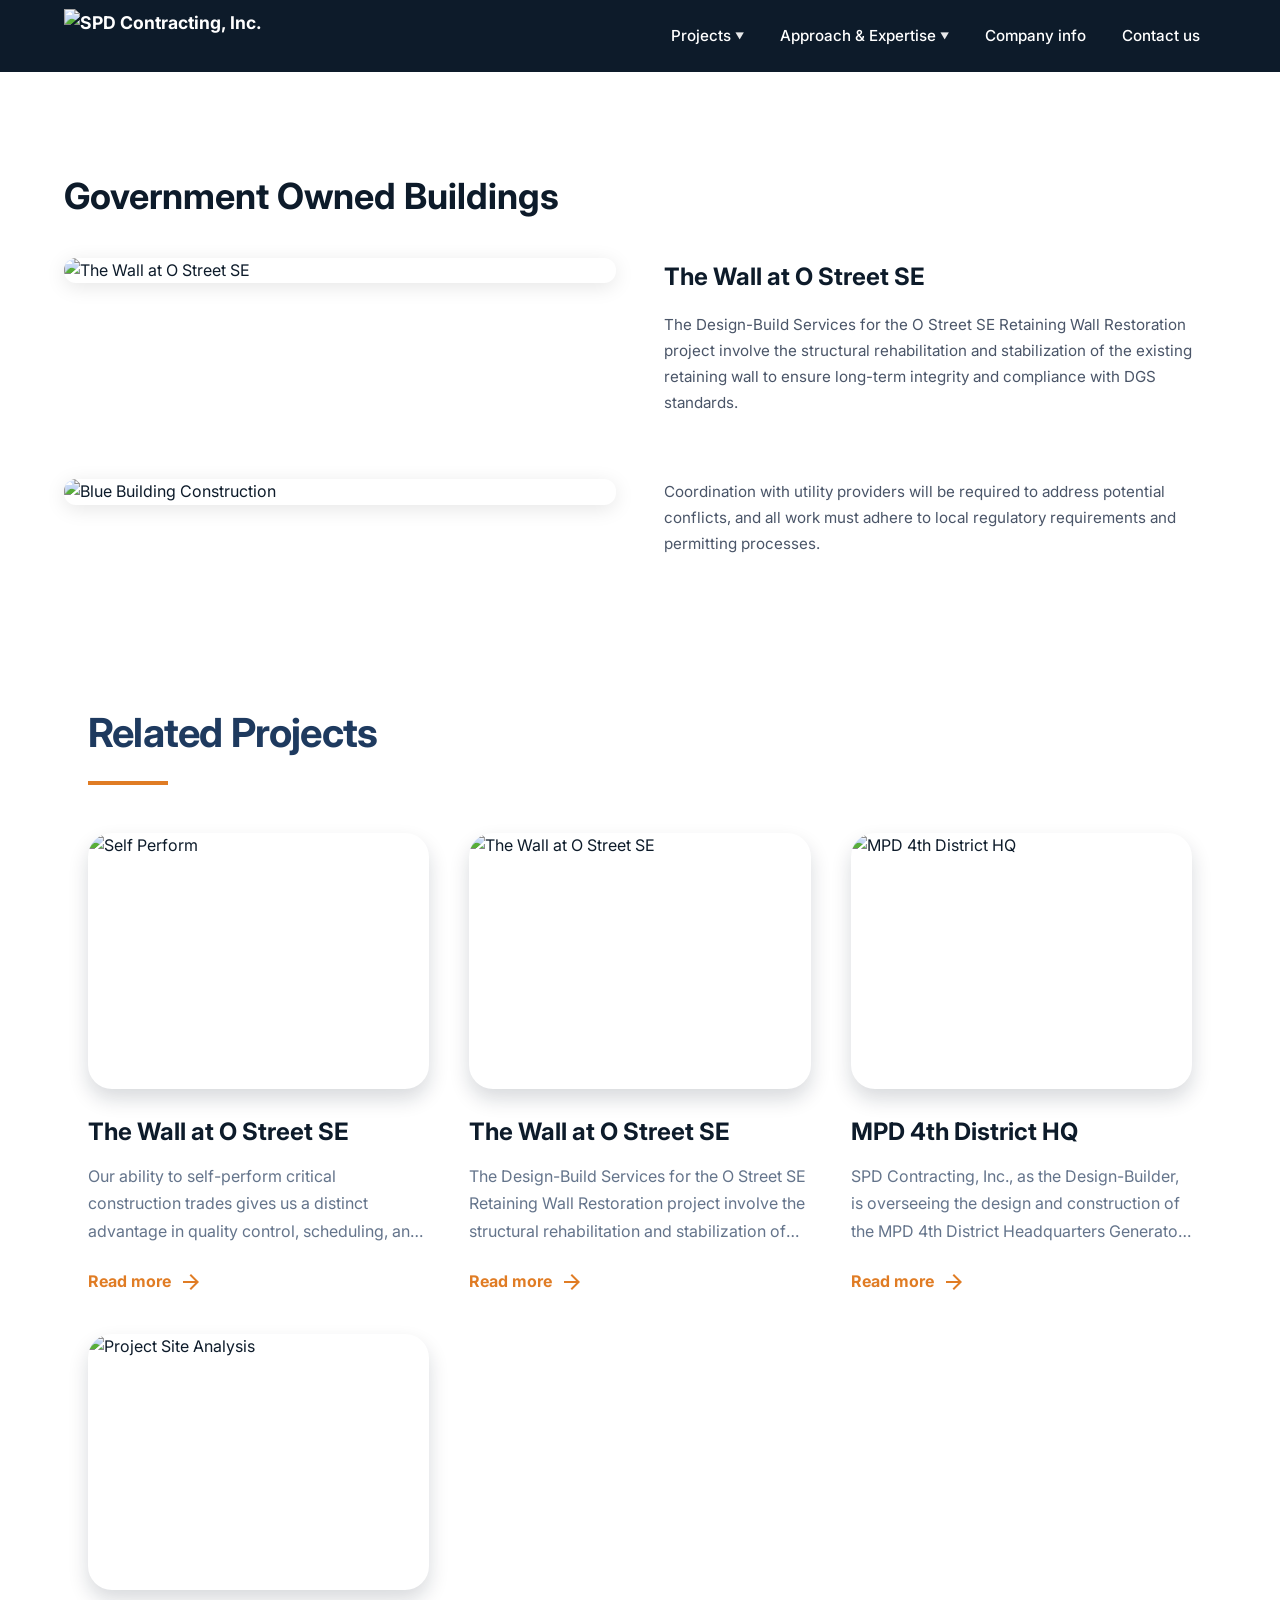
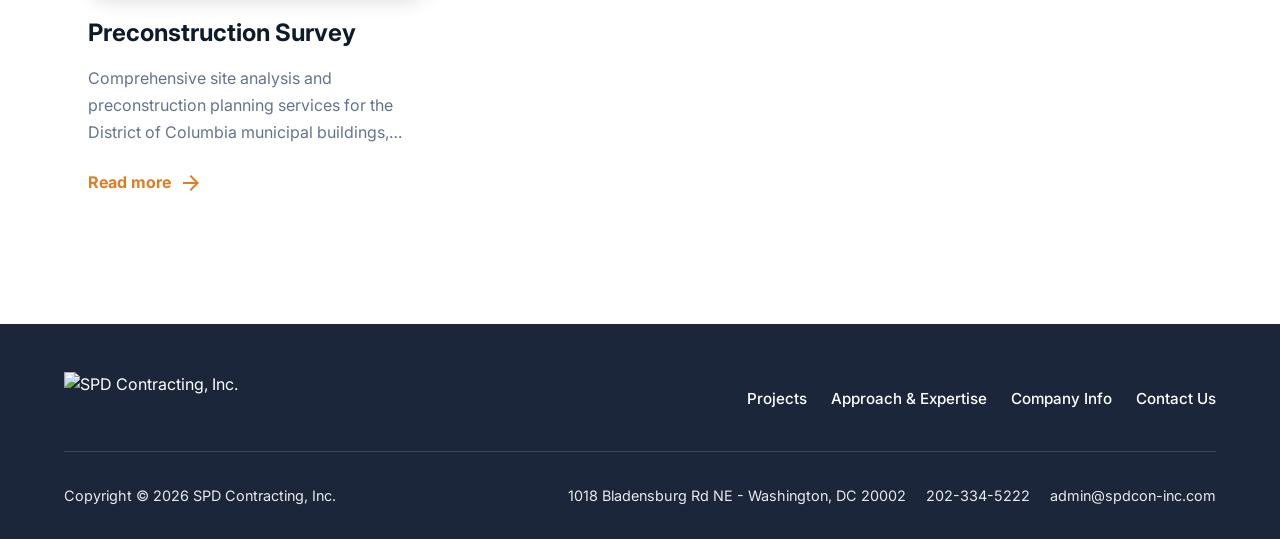
==== src/pages/approach.html @ 6676064f "Add approach page with related projects section and styles" ====
<!doctype html>
<html lang="en">
  <head>
    <meta charset="utf-8" />
    <meta content="width=device-width, initial-scale=1.0" name="viewport" />
    <title>Approach - SPD Contracting, Inc</title>
    <link href="https://fonts.googleapis.com" rel="preconnect" />
    <link crossorigin="" href="https://fonts.gstatic.com" rel="preconnect" />
    <link
      href="https://fonts.googleapis.com/css2?family=Inter:wght@300;400;500;600;700&amp;family=Dancing+Script:wght@700&amp;display=swap"
      rel="stylesheet"
    />
    <link
      href="https://fonts.googleapis.com/css2?family=Material+Symbols+Outlined:wght,FILL@100..700,0..1&amp;display=swap"
      rel="stylesheet"
    />
    <link rel="stylesheet" href="../assets/css/base.css" />
    <link rel="stylesheet" href="../assets/css/layout.css" />
    <link rel="stylesheet" href="../assets/css/components.css" />
    <link rel="stylesheet" href="../assets/css/navbar.css" />
    <link rel="stylesheet" href="../assets/css/carousel.css" />
    <link rel="stylesheet" href="../assets/css/pages.css" />
  </head>
  <body class="page-projects page-approach">
    <div id="site-header-placeholder"></div>
    <main id="main-content">
            <div class="container" style="padding-top: 3rem; padding-bottom: 3rem;">

           <section class="content-section" aria-label="Government Owned Buildings">
        <h2 class="section-title">Government Owned Buildings</h2>
        <div class="two-col-grid" style="margin-bottom: 3rem;">
          <div class="project-detail-img">
            <img src="https://lh3.googleusercontent.com/aida-public/[base64]" alt="The Wall at O Street SE"/>
          </div>
          <div class="project-detail">
            <h3>The Wall at O Street SE</h3>
            <p>The Design-Build Services for the O Street SE Retaining Wall Restoration project involve the structural rehabilitation and stabilization of the existing retaining wall to ensure long-term integrity and compliance with DGS standards.</p>
          </div>
        </div>
        <div class="two-col-grid">
          <div class="project-detail" style="order: 2;">
            <p>Coordination with utility providers will be required to address potential conflicts, and all work must adhere to local regulatory requirements and permitting processes.</p>
          </div>
          <div class="project-detail-img" style="order: 1;">
            <img src="https://lh3.googleusercontent.com/aida-public/[base64]" alt="Blue Building Construction"/>
          </div>
        </div>
      </section>
      <section class="approach-related-section">
        <div class="approach-related-header">
          <h2 class="approach-related-title">Related Projects</h2>
          <div class="approach-related-accent"></div>
        </div>
        <div class="approach-related-grid">
          <article class="approach-related-card">
            <div class="approach-related-media">
              <img
                alt="Self Perform"
                src="https://lh3.googleusercontent.com/aida-public/[base64]"
              />
              <div class="approach-related-overlay"></div>
            </div>
            <div class="approach-related-body">
              <h3 class="approach-related-name">The Wall at O Street SE</h3>
              <p class="approach-related-summary">
               Our ability to self-perform critical construction trades gives us a distinct advantage in quality control, scheduling, and cost efficiency. With.
              </p>
              <a class="approach-related-link" href="#">
                Read more
                <span class="material-symbols-outlined">arrow_forward</span>
              </a>
            </div>
          </article>
          <article class="approach-related-card">
            <div class="approach-related-media">
              <img
                alt="The Wall at O Street SE"
                src="https://lh3.googleusercontent.com/aida-public/[base64]"
              />
              <div class="approach-related-overlay"></div>
            </div>
            <div class="approach-related-body">
              <h3 class="approach-related-name">The Wall at O Street SE</h3>
              <p class="approach-related-summary">
                The Design-Build Services for the O Street SE Retaining Wall
                Restoration project involve the structural rehabilitation and
                stabilization of the existing retaining wall to ensure long-term
                integrity and compliance.
              </p>
              <a class="approach-related-link" href="#">
                Read more
                <span class="material-symbols-outlined">arrow_forward</span>
              </a>
            </div>
          </article>
          <article class="approach-related-card">
            <div class="approach-related-media">
              <img
                alt="MPD 4th District HQ"
                src="https://lh3.googleusercontent.com/aida-public/[base64]"
              />
              <div class="approach-related-overlay"></div>
            </div>
            <div class="approach-related-body">
              <h3 class="approach-related-name">MPD 4th District HQ</h3>
              <p class="approach-related-summary">
                SPD Contracting, Inc., as the Design-Builder, is overseeing the
                design and construction of the MPD 4th District Headquarters
                Generator Replacement Project including critical electrical
                system upgrades.
              </p>
              <a class="approach-related-link" href="#">
                Read more
                <span class="material-symbols-outlined">arrow_forward</span>
              </a>
            </div>
          </article>
          <article class="approach-related-card">
            <div class="approach-related-media">
              <img
                alt="Project Site Analysis"
                src="https://lh3.googleusercontent.com/aida-public/[base64]"
              />
              <div class="approach-related-overlay"></div>
            </div>
            <div class="approach-related-body">
              <h3 class="approach-related-name">Preconstruction Survey</h3>
              <p class="approach-related-summary">
                Comprehensive site analysis and preconstruction planning
                services for the District of Columbia municipal buildings,
                ensuring budget accuracy and structural viability before heavy
                construction begins.
              </p>
              <a class="approach-related-link" href="#">
                Read more
                <span class="material-symbols-outlined">arrow_forward</span>
              </a>
            </div>
          </article>
        </div>
      </section>
              </div>

    </main>

    <div id="site-footer-placeholder"></div>

    <script src="../assets/js/projects-data.js"></script>
    <script>
      window.renderProjectsPage && window.renderProjectsPage();
    </script>
    <script src="../assets/js/carousel.js"></script>
    <script src="../assets/js/navbar.js"></script>
    <script
      src="../assets/js/main.js"
      data-partials-base="../partials/"
    ></script>
  </body>
</html>
---- src/assets/css/base.css ----
/**
 * base.css - Variables, reset, tipografía
 * Prefijo de componentes: .site-header, .nav__, .footer__
 */
:root {
  --color-dark: #0d1b2a;
  --color-dark-blue: #1b263b;
  --color-navy: #1e3a5f;
  --color-accent: #e07c24;
  --color-accent-hover: #c96a1a;
  --color-white: #ffffff;
  --color-gray: #4a5568;
  --color-gray-light: #718096;
  --font-sans: 'Inter', -apple-system, BlinkMacSystemFont, 'Segoe UI', sans-serif;
  --container-max: 1200px;
  --header-height: 72px;
}

*,
*::before,
*::after {
  box-sizing: border-box;
}

html {
  scroll-behavior: smooth;
}

body {
  margin: 0;
  font-family: var(--font-sans);
  font-size: 16px;
  line-height: 1.6;
  color: var(--color-dark);
  background: var(--color-white);
}

img {
  max-width: 100%;
  height: auto;
  display: block;
}

a {
  color: inherit;
  text-decoration: none;
}

ul {
  list-style: none;
  margin: 0;
  padding: 0;
}
---- src/assets/css/layout.css ----
/**
 * layout.css - Container, grids, spacing
 */
.layout__container {
  max-width: var(--container-max);
  margin: 0 auto;
  padding: 0 24px;
}

/* Alias para compatibilidad con páginas existentes */
.container {
  max-width: var(--container-max);
  margin: 0 auto;
  padding: 0 24px;
}
---- src/assets/css/components.css ----
/**
 * components.css - Navbar (mega menu), Footer, botones, dropdowns
 * Clases prefijadas: .site-header, .nav__, .footer__
 */

/* ========== Buttons ========== */
.btn {
  display: inline-block;
  padding: 14px 28px;
  font-family: var(--font-sans);
  font-weight: 600;
  font-size: 0.9rem;
  letter-spacing: 0.02em;
  border: none;
  border-radius: 6px;
  cursor: pointer;
  transition: background 0.2s, transform 0.15s;
}

.btn:hover {
  transform: translateY(-1px);
}

.btn-primary {
  background: var(--color-accent);
  color: var(--color-white);
}

.btn-primary:hover {
  background: var(--color-accent-hover);
}

.btn-dark {
  background: var(--color-navy);
  color: var(--color-white);
}

.btn-dark:hover {
  background: var(--color-dark-blue);
}

/* ========== Footer ========== */
.site-footer {
  background: var(--color-dark-blue);
  color: var(--color-white);
  padding: 48px 0 32px;
}

.site-footer .layout__container,
.site-footer .container {
  max-width: var(--container-max);
  margin: 0 auto;
  padding: 0 24px;
}

.footer__top {
  display: flex;
  flex-wrap: wrap;
  align-items: center;
  justify-content: space-between;
  gap: 24px;
  margin-bottom: 32px;
  padding-bottom: 24px;
  border-bottom: 1px solid rgba(255, 255, 255, 0.15);
}

.footer__logo {
  display: flex;
  align-items: center;
  justify-content: center;
  color: var(--color-white);
  text-decoration: none;
}

/* Logo 779×164: altura 55px, proporción conservada */
.footer__logo-img {
  display: block;
  height: 55px;
  width: auto;
  max-width: 330px; /* 55 * (779/164) */
  object-fit: contain;
}

@media (max-width: 640px) {
  .footer__logo-img {
    height: 46px;
    max-width: 218px; /* 46 * (779/164) */
  }
}

.footer__nav {
  display: flex;
  gap: 24px;
}

.footer__nav a {
  color: var(--color-white);
  font-weight: 500;
  font-size: 0.95rem;
}

.footer__nav a:hover {
  color: var(--color-accent);
}

.footer__bottom {
  display: flex;
  flex-wrap: wrap;
  align-items: center;
  justify-content: space-between;
  gap: 16px;
}

.footer__copyright {
  margin: 0;
  font-size: 0.9rem;
  opacity: 0.9;
}

.footer__contact {
  display: flex;
  flex-wrap: wrap;
  align-items: center;
  gap: 20px;
  font-size: 0.9rem;
  opacity: 0.9;
}

.footer__contact a {
  color: var(--color-white);
}

.footer__contact a:hover {
  color: var(--color-accent);
}

@media (max-width: 600px) {
  .footer__bottom {
    flex-direction: column;
    align-items: flex-start;
  }

  .footer__contact {
    flex-direction: column;
    align-items: flex-start;
  }
}
---- src/assets/css/navbar.css ----
/**
 * navbar.css - Navbar OG: dark bar, mega menu 2 columns, separator, accent highlight, panel card
 * BEM: .site-header, .nav__
 */

/* ========== Site Header ========== */
.site-header {
  position: fixed;
  top: 0;
  left: 0;
  right: 0;
  height: var(--header-height);
  background: var(--color-dark);
  z-index: 100;
  display: flex;
  align-items: center;
}

.site-header .layout__container {
  width: 100%;
  max-width: var(--container-max);
  margin: 0 auto;
  padding: 0 24px;
  display: flex;
  align-items: center;
  justify-content: space-between;
  gap: 16px;
}

.site-header .nav__list-wrap {
  flex: 1;
  display: flex;
  justify-content: flex-end;
}

.site-header .btn-primary {
  flex-shrink: 0;
}

.site-header .nav__logo {
  display: flex;
  align-items: center;
  gap: 12px;
  color: var(--color-white);
  font-weight: 700;
  font-size: 1.1rem;
  text-decoration: none;
}

.site-header .nav__logo:hover {
  color: var(--color-white);
}

/* Logo imagen: mismo tamaño que el logo anterior (icono + texto ~40–50px) */
/* Logo 779×164: altura ~42px, proporción conservada */
.navbar__logo-img {
  display: block;
  height: 55px;
  width: auto;
  max-width: 300px; /* 42 * (779/164) ≈ 199 */
  object-fit: contain;
  object-position: left center;
}

@media (max-width: 899px) {
  .navbar__logo-img {
    height: 36px;
    max-width: 171px; /* 36 * (779/164) */
  }
}

.nav__list {
  display: flex;
  align-items: center;
  gap: 4px;
}

.nav__item {
  position: relative;
}

.nav__link {
  display: inline-flex;
  align-items: center;
  gap: 4px;
  padding: 12px 16px;
  color: var(--color-white);
  font-weight: 500;
  font-size: 0.95rem;
  border: none;
  background: none;
  cursor: pointer;
  font-family: inherit;
  text-decoration: none;
}

.nav__link:hover,
.nav__link:focus,
.nav__item.is-active .nav__link {
  color: var(--color-accent);
  outline: none;
}

.nav__chevron {
  font-size: 0.6em;
  opacity: 0.9;
  transition: transform 0.2s;
}

.nav__item[aria-expanded="true"] .nav__chevron {
  transform: rotate(180deg);
}

/* ========== Dropdown panel ========== */
.nav__dropdown {
  position: absolute;
  top: 100%;
  left: 0;
  min-width: 280px;
  background: rgba(13, 27, 42, 0.98);
  backdrop-filter: blur(8px);
  border-radius: 0 0 8px 8px;
  box-shadow: 0 12px 32px rgba(0, 0, 0, 0.4);
  padding: 0;
  opacity: 0;
  visibility: hidden;
  transform: translateY(-4px);
  transition: opacity 0.2s, visibility 0.2s, transform 0.2s;
  z-index: 200;
}

.nav__item[aria-expanded="true"] .nav__dropdown {
  opacity: 1;
  visibility: visible;
  transform: translateY(0);
}

/* ========== Mega menu OG: 2 columns + separator + card ========== */
.nav__mega {
  display: grid;
  grid-template-columns: 240px 1fr;
  min-width: 480px;
  max-width: 560px;
  max-height: 80vh;
  overflow: hidden;
}

/* Columna izquierda: categorías */
.nav__mega-cols {
  padding: 12px 0;
  overflow-y: auto;
}

.nav__mega-category {
  display: flex;
  align-items: center;
  justify-content: space-between;
  padding: 12px 20px;
  color: rgba(255, 255, 255, 0.9);
  font-weight: 500;
  font-size: 0.9rem;
  border: none;
  background: none;
  width: 100%;
  text-align: left;
  cursor: pointer;
  font-family: inherit;
  transition: background 0.15s, color 0.15s;
}

.nav__mega-category:hover,
.nav__mega-category:focus {
  background: rgba(255, 255, 255, 0.06);
  color: var(--color-white);
  outline: none;
}

.nav__mega-category.is-active {
  background: rgba(224, 124, 36, 0.15);
  color: var(--color-accent);
}

.nav__mega-category .nav__mega-arrow {
  font-size: 0.75rem;
  opacity: 0.7;
  margin-left: 8px;
}

/* Separador vertical entre columnas */
.nav__mega-panel-wrap {
  border-left: 1px solid rgba(255, 255, 255, 0.12);
  display: flex;
  align-items: stretch;
}

/* Panel derecho: contenedor oscuro tipo tarjeta (OG) */
.nav__mega-panel {
  flex: 1;
  min-width: 0;
  padding: 16px 20px;
  margin: 12px 12px 12px 0;
  background: rgba(0, 0, 0, 0.25);
  border-radius: 8px;
  overflow-y: auto;
  align-self: stretch;
}

.nav__mega-panel-inner {
  display: block;
}

.nav__mega-panel-inner a {
  display: block;
  padding: 10px 0;
  color: rgba(255, 255, 255, 0.92);
  font-size: 0.9rem;
  text-decoration: none;
  border-bottom: 1px solid rgba(255, 255, 255, 0.06);
  transition: color 0.15s;
}

.nav__mega-panel-inner a:last-child {
  border-bottom: none;
}

.nav__mega-panel-inner a:hover,
.nav__mega-panel-inner a:focus {
  color: var(--color-accent);
  outline: none;
}

/* Simple dropdown (Approach & Expertise) */
.nav__dropdown-list {
  padding: 8px 0;
}

.nav__dropdown-list a {
  display: block;
  padding: 10px 20px;
  color: var(--color-white);
  font-size: 0.9rem;
  text-decoration: none;
}

.nav__dropdown-list a:hover,
.nav__dropdown-list a:focus {
  background: rgba(255, 255, 255, 0.1);
  color: var(--color-accent);
  outline: none;
}

/* ========== Mobile: hamburger + accordion ========== */
.nav__toggle {
  display: none;
  align-items: center;
  justify-content: center;
  width: 44px;
  height: 44px;
  padding: 0;
  border: none;
  background: none;
  color: var(--color-white);
  cursor: pointer;
}

.nav__toggle-icon {
  width: 24px;
  height: 2px;
  background: currentColor;
  position: relative;
  transition: background 0.2s;
}

.nav__toggle-icon::before,
.nav__toggle-icon::after {
  content: "";
  position: absolute;
  left: 0;
  width: 100%;
  height: 2px;
  background: currentColor;
  transition: transform 0.2s;
}

.nav__toggle-icon::before {
  top: -8px;
}

.nav__toggle-icon::after {
  top: 8px;
}

.site-header.is-open .nav__toggle-icon {
  background: transparent;
}

.site-header.is-open .nav__toggle-icon::before {
  transform: translateY(8px) rotate(45deg);
}

.site-header.is-open .nav__toggle-icon::after {
  transform: translateY(-8px) rotate(-45deg);
}

@media (max-width: 900px) {
  .nav__toggle {
    display: flex;
  }

  .nav__list-wrap {
    position: fixed;
    top: var(--header-height);
    left: 0;
    right: 0;
    bottom: 0;
    background: var(--color-dark);
    overflow-y: auto;
    padding: 24px;
    opacity: 0;
    visibility: hidden;
    transition: opacity 0.2s, visibility 0.2s;
    z-index: 99;
  }

  .site-header.is-open .nav__list-wrap {
    opacity: 1;
    visibility: visible;
  }

  .nav__list {
    flex-direction: column;
    align-items: stretch;
    gap: 0;
  }

  .nav__item {
    border-bottom: 1px solid rgba(255, 255, 255, 0.1);
  }

  .nav__link {
    padding: 16px 0;
    width: 100%;
    justify-content: space-between;
  }

  .nav__dropdown {
    position: static;
    opacity: 1;
    visibility: visible;
    transform: none;
    background: rgba(0, 0, 0, 0.2);
    box-shadow: none;
    border-radius: 8px;
    margin: 8px 0 16px;
    padding: 0;
    max-height: 0;
    overflow: hidden;
    transition: max-height 0.3s ease-out;
  }

  .nav__item[aria-expanded="true"] .nav__dropdown {
    max-height: 80vh;
  }

  .nav__mega {
    grid-template-columns: 1fr;
    min-width: 0;
    max-width: none;
    max-height: none;
  }

  .nav__mega-panel-wrap {
    border-left: none;
    border-top: 1px solid rgba(255, 255, 255, 0.15);
  }

  .nav__mega-panel {
    margin: 12px 0 0;
    padding: 12px 16px;
  }
}
---- src/assets/css/carousel.css ----
/**
 * Carousel - Estilos aislados con prefijo BEM .c-carousel__*
 * Sin estilos globales. Portable a WordPress.
 */

/* --- Contenedor principal --- */
.c-carousel {
  position: relative;
  width: 100%;
  overflow: hidden;
  touch-action: pan-y pinch-zoom;
}

.c-carousel:focus {
  outline: 2px solid currentColor;
  outline-offset: 2px;
}

/* --- Viewport (área visible) --- */
.c-carousel__viewport {
  overflow: hidden;
  width: 100%;
}

/* --- Track (contenedor de slides, se mueve con transform) --- */
.c-carousel__track {
  display: flex;
  flex-wrap: nowrap;
  will-change: transform;
  transition: transform 0.35s ease-out;
}

@media (prefers-reduced-motion: reduce) {
  .c-carousel__track {
    transition-duration: 0.01ms;
  }
}

.c-carousel.is-dragging .c-carousel__track {
  transition: none;
}

/* --- Slides --- */
.c-carousel__slide {
  flex: 0 0 auto;
  min-width: 0;
  box-sizing: border-box;
  padding-right: 12px;
}

.c-carousel__slide:last-child {
  padding-right: 0;
}

.c-carousel__slide > * {
  width: 100%;
  height: 100%;
  object-fit: cover;
}

/* --- Card --- */
.c-carousel__card {
  height: 100%;
  min-height: 280px;
  background: #ffffff;
  border-radius: 12px;
  overflow: hidden;
  box-sizing: border-box;
  display: flex;
  flex-direction: column;
}

.c-carousel__card-image {
  flex: 0 0 auto;
  width: 100%;
  height: 160px;
  background: #e0e4ec;
  border-radius: 12px 12px 0 0;
  overflow: hidden;
}

.c-carousel__card-image img {
  display: block;
  width: 100%;
  height: 100%;
  object-fit: cover;
}

.c-carousel__card-body {
  flex: 1 1 auto;
  padding: 16px 20px;
  background: #ffffff;
  border-radius: 0 0 12px 12px;
}

.c-carousel__card-category {
  margin: 0 0 6px;
  font-size: 0.7rem;
  font-weight: 600;
  letter-spacing: 0.04em;
  text-transform: uppercase;
  color: #8a8f98;
  line-height: 1.2;
}

.c-carousel__card-title {
  margin: 0;
  font-size: 0.95rem;
  font-weight: 700;
  line-height: 1.3;
  color: #2c2e32;
}

/* --- Botones Prev/Next --- */
.c-carousel__btn {
  position: absolute;
  top: 50%;
  transform: translateY(-50%);
  z-index: 2;
  width: 48px;
  height: 48px;
  padding: 0;
  border: none;
  border-radius: 50%;
  background: #f0f0f0;
  color: #2c2e32;
  cursor: pointer;
  display: flex;
  align-items: center;
  justify-content: center;
  box-shadow: 0 2px 8px rgba(0, 0, 0, 0.12);
  transition: background 0.2s, box-shadow 0.2s, opacity 0.2s;
}

.c-carousel__btn:hover {
  background: #e8e8e8;
  box-shadow: 0 4px 12px rgba(0, 0, 0, 0.15);
}

.c-carousel__btn:focus {
  outline: 2px solid currentColor;
  outline-offset: 2px;
}

.c-carousel__btn:disabled {
  opacity: 0.4;
  cursor: not-allowed;
}

.c-carousel__btn--prev {
  left: 12px;
}

.c-carousel__btn--next {
  right: 12px;
}

.c-carousel__btn--prev::before {
  content: "";
  width: 0;
  height: 0;
  border-top: 6px solid transparent;
  border-bottom: 6px solid transparent;
  border-right: 10px solid currentColor;
  margin-left: 2px;
}

.c-carousel__btn--next::before {
  content: "";
  width: 0;
  height: 0;
  border-top: 6px solid transparent;
  border-bottom: 6px solid transparent;
  border-left: 10px solid currentColor;
  margin-right: 2px;
}

/* --- Dots --- */
.c-carousel__dots {
  display: flex;
  justify-content: center;
  gap: 8px;
  margin-top: 12px;
  padding: 0;
  list-style: none;
}

.c-carousel__dot {
  width: 10px;
  height: 10px;
  padding: 0;
  border: none;
  border-radius: 50%;
  background: rgba(0, 0, 0, 0.3);
  cursor: pointer;
  transition: background 0.2s, transform 0.2s;
}

.c-carousel__dot:hover {
  background: rgba(0, 0, 0, 0.5);
}

.c-carousel__dot.is-active {
  background: rgba(0, 0, 0, 0.8);
  transform: scale(1.2);
}

.c-carousel__dot:focus {
  outline: 2px solid currentColor;
  outline-offset: 2px;
}
---- src/assets/css/pages.css ----
/**
 * pages.css - Estilos por sección de página (hero, approach, featured-projects, services, cta)
 */

.section-label {
  font-size: 0.85rem;
  font-weight: 600;
  text-transform: uppercase;
  letter-spacing: 0.08em;
  color: var(--color-gray);
  margin: 0 0 16px;
}

/* ========== Hero ========== */
.hero {
  position: relative;
  min-height: 100vh;
  display: flex;
  align-items: center;
  justify-content: center;
  background: var(--color-navy) url('https://images.unsplash.com/photo-1486406146926-c627a92ad1ab?w=1920') center/cover no-repeat;
  margin-top: var(--header-height);
}

.hero-overlay {
  position: absolute;
  inset: 0;
  background: rgba(27, 38, 59, 0.75);
}

.hero-content {
  position: relative;
  z-index: 1;
  text-align: center;
  padding: 40px 24px;
}

.hero-title {
  margin: 0 0 8px;
  font-size: clamp(2.5rem, 6vw, 4rem);
  font-weight: 700;
  color: var(--color-white);
  letter-spacing: -0.02em;
}

.hero-subtitle {
  margin: 0 0 40px;
  font-size: clamp(1.25rem, 3vw, 1.75rem);
  font-weight: 500;
  color: var(--color-white);
  opacity: 0.95;
}

.hero-buttons {
  display: flex;
  flex-wrap: wrap;
  gap: 16px;
  justify-content: center;
}

/* ========== Approach ========== */
.approach {
  padding: 80px 0 100px;
  background: var(--color-white);
}

.approach-grid {
  display: grid;
  grid-template-columns: 1fr 1fr;
  gap: 48px;
  align-items: start;
  margin-bottom: 56px;
}

@media (max-width: 768px) {
  .approach-grid {
    grid-template-columns: 1fr;
  }
}

.approach-headline h3 {
  margin: 0;
  font-size: clamp(1.5rem, 3vw, 2rem);
  font-weight: 700;
  color: var(--color-navy);
  line-height: 1.3;
}

.approach-text p {
  margin: 0;
  font-size: 1rem;
  color: var(--color-gray);
  line-height: 1.7;
}

.metrics {
  display: grid;
  grid-template-columns: repeat(3, 1fr);
  gap: 32px;
  margin-bottom: 64px;
  text-align: center;
}

@media (max-width: 600px) {
  .metrics {
    grid-template-columns: 1fr;
  }
}

.metric-number {
  display: block;
  font-size: clamp(2.5rem, 5vw, 3.5rem);
  font-weight: 700;
  color: var(--color-navy);
  margin-bottom: 8px;
}

.metric-label {
  font-size: 0.9rem;
  font-weight: 600;
  text-transform: uppercase;
  letter-spacing: 0.05em;
  color: var(--color-dark);
}

.partner-logos {
  display: flex;
  flex-wrap: wrap;
  align-items: center;
  justify-content: center;
  gap: 40px;
  padding-top: 24px;
  border-top: 1px solid #e2e8f0;
}

.partner-logo {
  font-size: 1rem;
  font-weight: 700;
  color: var(--color-gray-light);
  padding: 12px 20px;
  background: #f7fafc;
  border-radius: 6px;
}

/* ========== Featured Projects ========== */
.featured-projects {
  padding: 80px 0 100px;
  background: var(--color-accent);
}

.featured-projects .section-label {
  color: var(--color-gray);
}

.projects-intro {
  display: flex;
  flex-wrap: wrap;
  align-items: flex-start;
  justify-content: space-between;
  gap: 32px;
  margin-bottom: 48px;
}

.projects-text-box {
  flex: 1;
  min-width: 280px;
  max-width: 640px;
  background: var(--color-white);
  padding: 40px;
  border-radius: 12px;
  box-shadow: 0 4px 20px rgba(0, 0, 0, 0.08);
}

.projects-title {
  margin: 0 0 16px;
  font-size: clamp(1.5rem, 2.5vw, 2rem);
  font-weight: 700;
  color: var(--color-dark);
}

.projects-text-box p {
  margin: 0 0 12px;
  font-size: 0.95rem;
  color: var(--color-gray);
}

.projects-text-box p:last-of-type {
  margin-bottom: 0;
}

.projects-intro .btn-dark {
  align-self: center;
}

.projects-carousel {
  position: relative;
  display: flex;
  align-items: center;
  gap: 16px;
}

.carousel-arrow {
  flex-shrink: 0;
  width: 48px;
  height: 48px;
  border-radius: 50%;
  background: rgba(255, 255, 255, 0.3);
  color: var(--color-white);
  border: none;
  font-size: 1.5rem;
  cursor: pointer;
  display: flex;
  align-items: center;
  justify-content: center;
  transition: background 0.2s;
}

.carousel-arrow:hover {
  background: rgba(255, 255, 255, 0.5);
}

.projects-cards {
  display: grid;
  grid-template-columns: repeat(3, 1fr);
  gap: 24px;
  flex: 1;
  min-width: 0;
}

@media (max-width: 900px) {
  .projects-cards {
    grid-template-columns: 1fr;
  }
}

.project-card {
  background: rgba(255, 255, 255, 0.95);
  border-radius: 12px;
  overflow: hidden;
  box-shadow: 0 4px 20px rgba(0, 0, 0, 0.1);
}

.project-image {
  aspect-ratio: 4/3;
  background: linear-gradient(135deg, #e2e8f0 0%, #cbd5e0 100%);
}

.project-caption {
  padding: 20px;
}

.project-category {
  display: block;
  font-size: 0.8rem;
  font-weight: 600;
  text-transform: uppercase;
  letter-spacing: 0.05em;
  color: var(--color-gray-light);
  margin-bottom: 8px;
}

.project-caption h4 {
  margin: 0;
  font-size: 1rem;
  font-weight: 600;
  color: var(--color-dark);
  line-height: 1.4;
}

/* ========== Services ========== */
.services {
  padding: 80px 0 100px;
  background: var(--color-white);
}

.services-grid {
  display: grid;
  grid-template-columns: 1fr 1fr;
  gap: 48px;
  align-items: start;
}

@media (max-width: 768px) {
  .services-grid {
    grid-template-columns: 1fr;
  }
}

.services-intro p {
  margin: 0 0 24px;
  font-size: 1rem;
  color: var(--color-gray);
  line-height: 1.7;
}

.services-intro .btn {
  margin-top: 8px;
}

.service-feature {
  padding: 0;
}

.service-image {
  aspect-ratio: 16/10;
  background: linear-gradient(135deg, #e2e8f0 0%, #cbd5e0 100%);
  border-radius: 12px;
  margin-bottom: 20px;
}

.service-feature h3 {
  margin: 0 0 12px;
  font-size: 1.5rem;
  font-weight: 700;
  color: var(--color-navy);
}

.service-feature p {
  margin: 0;
  font-size: 0.95rem;
  color: var(--color-gray);
  line-height: 1.6;
}

/* ========== CTA ========== */
.cta-section {
  position: relative;
  min-height: 400px;
  display: flex;
  align-items: center;
  justify-content: center;
  background: var(--color-navy) url('https://images.unsplash.com/photo-1504307651254-35680f356dfd?w=1920') center/cover no-repeat;
}

.cta-overlay {
  position: absolute;
  inset: 0;
  background: rgba(27, 38, 59, 0.8);
}

.cta-content {
  position: relative;
  z-index: 1;
  text-align: center;
  padding: 60px 24px;
}

.cta-text {
  margin: 0 0 28px;
  font-size: clamp(1.25rem, 3vw, 1.75rem);
  font-weight: 600;
  color: var(--color-white);
  max-width: 640px;
  margin-left: auto;
  margin-right: auto;
}

/* ========== Projects page ========== */
.page-projects {
  padding-top: var(--header-height);
  background: var(--color-white);
}

.page-projects .section-title {
  font-size: clamp(1.75rem, 3vw, 2.25rem);
  font-weight: 700;
  color: var(--color-dark);
  margin: 0 0 2rem;
}

.page-projects .content-section {
  padding: 3rem 0;
}

.projects-services-strip {
  display: flex;
  flex-wrap: nowrap;
  gap: 1.5rem;
  overflow-x: auto;
  padding-bottom: 1rem;
  -webkit-overflow-scrolling: touch;
}

.projects-services-strip::-webkit-scrollbar {
  height: 6px;
}

.projects-service-item {
  flex: 0 0 12rem;
  text-align: center;
}

.projects-service-item .thumb {
  aspect-ratio: 1;
  border-radius: 12px;
  overflow: hidden;
  margin-bottom: 0.75rem;
  background: #f1f5f9;
}

.projects-service-item .thumb img {
  width: 100%;
  height: 100%;
  object-fit: cover;
}

.projects-service-item span {
  font-size: 0.875rem;
  font-weight: 600;
  color: var(--color-dark);
}

.two-col-grid {
  display: grid;
  grid-template-columns: 1fr 1fr;
  gap: 3rem;
  align-items: start;
}

@media (max-width: 768px) {
  .two-col-grid {
    grid-template-columns: 1fr;
  }
}

.project-detail-img {
  width: 100%;
  border-radius: 12px;
  overflow: hidden;
  box-shadow: 0 4px 20px rgba(0,0,0,0.1);
}

.project-detail-img img {
  width: 100%;
  height: auto;
  display: block;
}

.project-detail h3 {
  margin: 0 0 1rem;
  font-size: 1.5rem;
  font-weight: 700;
  color: var(--color-dark);
}

.project-detail p {
  margin: 0 0 1rem;
  font-size: 0.95rem;
  color: var(--color-gray);
  line-height: 1.7;
}

.related-card {
  border-radius: 12px;
  overflow: hidden;
  box-shadow: 0 4px 12px rgba(0,0,0,0.08);
}

.related-card .thumb {
  aspect-ratio: 16/10;
  background: #e2e8f0;
  overflow: hidden;
}

.related-card .thumb img {
  width: 100%;
  height: 100%;
  object-fit: cover;
}

.related-card .body {
  padding: 1.25rem;
}

.related-card h3 {
  margin: 0 0 0.5rem;
  font-size: 1.125rem;
  font-weight: 700;
  color: var(--color-dark);
}

.related-card p {
  margin: 0 0 0.75rem;
  font-size: 0.875rem;
  color: var(--color-gray);
  line-height: 1.5;
  display: -webkit-box;
  -webkit-line-clamp: 2;
  -webkit-box-orient: vertical;
  overflow: hidden;
}

.related-card a.link {
  font-size: 0.875rem;
  font-weight: 600;
  color: var(--color-accent);
}

.related-card a.link:hover {
  text-decoration: underline;
}

/* Carousel overrides on projects page */
.page-projects .c-carousel__btn {
  background: #fff;
  border: 1px solid #e2e8f0;
  color: #64748b;
  box-shadow: none;
}

.page-projects .c-carousel__btn:hover {
  background: var(--color-dark);
  color: #fff;
  border-color: var(--color-dark);
}

.featured-carousel .c-carousel__card {
  border-radius: 1rem;
  box-shadow: 0 10px 15px -3px rgba(0,0,0,0.1);
}

.gallery-slide-img {
  aspect-ratio: 3/4;
  border-radius: 1rem;
  overflow: hidden;
  box-shadow: 0 4px 14px rgba(0,0,0,0.08);
}

.gallery-slide-img img {
  width: 100%;
  height: 100%;
  object-fit: cover;
}

/* ========== Contact page ========== */
.page-contact {
  font-family: 'Inter', sans-serif;
}

.contact-hero {
  position: relative;
  padding: 5rem 1.5rem;
  z-index: 20;
}

.page-contact .hero-overlay {
  position: absolute;
  inset: 0;
  background: linear-gradient(to right, rgba(0, 48, 96, 0.92), rgba(0, 48, 96, 0.7));
}

.contact-hero-content {
  position: relative;
  z-index: 10;
  max-width: 80rem;
  margin: 0 auto;
  padding: 8rem 1.5rem 6rem;
}

.contact-hero-title-wrap {
  display: flex;
  flex-direction: column;
}

.contact-hero-title {
  margin: 0;
  color: var(--color-white);
  font-size: clamp(3.5rem, 8vw, 6rem);
  font-weight: 700;
  letter-spacing: -0.03em;
}

.contact-hero-subtitle {
  margin-top: -0.25rem;
  margin-left: 8rem;
  color: var(--color-white);
  font-size: clamp(2.5rem, 5vw, 3.5rem);
  font-family: 'Dancing Script', cursive;
  line-height: 1;
}

.contact-page-content {
  padding-top: 3rem;
  padding-bottom: 3rem;
}

.contact-form-section {
  position: relative;
  z-index: 20;
  padding: 5rem 1.5rem;
}

.contact-form-shell {
  max-width: 56rem;
  margin: 0 auto;
  background: var(--color-white);
  border-radius: 2rem;
  overflow: hidden;
  border: 1px solid #e2e8f0;
  box-shadow: 0 24px 48px -20px rgba(15, 23, 42, 0.35);
  position: relative;
}

.contact-form-shell::before {
  content: "";
  position: absolute;
  top: 0;
  left: 0;
  right: 0;
  height: 6px;
  background: linear-gradient(90deg, #003060, #0a4f90);
}

.contact-form-inner {
  padding: 2.5rem;
  background: linear-gradient(180deg, #ffffff 0%, #f8fafc 100%);
}

.contact-form-header {
  text-align: center;
  margin-bottom: 3rem;
}

.contact-form-title {
  margin: 0 0 1rem;
  font-size: clamp(2rem, 4vw, 2.5rem);
  font-weight: 700;
  color: var(--color-navy);
  letter-spacing: -0.02em;
}

.contact-form-description {
  margin: 0 auto;
  max-width: 32rem;
  color: #64748b;
  line-height: 1.7;
}

.contact-form {
  display: flex;
  flex-direction: column;
  gap: 2rem;
}

.contact-grid {
  display: grid;
  gap: 2rem;
}

.contact-grid-two-col {
  grid-template-columns: 1fr 1fr;
}

.form-field {
  position: relative;
}

.input-line {
  width: 100%;
  background: #ffffff;
  border: 1px solid #dbe5ef;
  border-radius: 0.75rem;
  padding: 1.15rem 0.9rem 0.55rem;
  transition: border-color 0.2s, box-shadow 0.2s;
  font-size: 0.95rem;
  color: var(--color-dark);
}

.input-line:focus {
  outline: none;
  border-color: var(--color-navy);
  box-shadow: 0 0 0 4px rgba(0, 48, 96, 0.12);
}

.form-field-floating label {
  position: absolute;
  left: 0.85rem;
  top: 1rem;
  font-size: 0.875rem;
  font-weight: 500;
  color: #64748b;
  background: transparent;
  padding: 0;
  pointer-events: none;
  transition: all 0.2s;
}

.form-field-floating .input-line:focus + label,
.form-field-floating .input-line:not(:placeholder-shown) + label {
  top: -1.15rem;
  left: 0;
  font-size: 0.75rem;
  color: var(--color-navy);
}

.input-line::placeholder {
  color: transparent;
}

.input-box {
  width: 100%;
  border: 1px solid #dbe5ef;
  border-radius: 0.75rem;
  padding: 1rem 1rem;
  background: #ffffff;
  color: var(--color-dark);
  resize: vertical;
  min-height: 7rem;
  transition: border-color 0.2s, box-shadow 0.2s;
}

.input-box:focus {
  outline: none;
  border-color: var(--color-navy);
  box-shadow: 0 0 0 4px rgba(0, 48, 96, 0.12);
}

.input-box::placeholder {
  color: #94a3b8;
}

.contact-submit-btn {
  width: 100%;
  border: none;
  border-radius: 0.75rem;
  background: linear-gradient(135deg, #003060 0%, #0a4f90 100%);
  color: var(--color-white);
  font-weight: 700;
  letter-spacing: 0.04em;
  padding: 1rem 1.25rem;
  display: flex;
  align-items: center;
  justify-content: center;
  gap: 0.5rem;
  cursor: pointer;
  transition: transform 0.2s, box-shadow 0.2s, filter 0.2s;
  box-shadow: 0 12px 26px rgba(0, 48, 96, 0.3);
}

.contact-submit-btn:hover {
  transform: translateY(-1px);
  filter: brightness(1.03);
  box-shadow: 0 16px 30px rgba(0, 48, 96, 0.34);
}

.contact-submit-btn .material-symbols-outlined {
  transition: transform 0.2s;
}

.contact-submit-btn:hover .material-symbols-outlined {
  transform: translateX(4px);
}

.contact-info-grid {
  margin-top: 4rem;
  padding-top: 3rem;
  border-top: 1px solid #f1f5f9;
  display: grid;
  grid-template-columns: repeat(3, 1fr);
  gap: 2rem;
}

.contact-info-item {
  display: flex;
  align-items: center;
  gap: 1rem;
  padding: 0.95rem;
  border: 1px solid #e2e8f0;
  border-radius: 0.9rem;
  background: #ffffff;
}

.contact-info-item p {
  margin: 0;
  color: #475569;
  font-size: 0.875rem;
}

.contact-info-icon {
  width: 2.5rem;
  height: 2.5rem;
  border-radius: 999px;
  display: flex;
  align-items: center;
  justify-content: center;
  flex-shrink: 0;
}

.contact-info-icon .material-symbols-outlined {
  font-size: 1.125rem;
}

.contact-info-icon-location {
  background: #fef2f2;
  color: #ef4444;
}

.contact-info-icon-phone {
  background: #eff6ff;
  color: #3b82f6;
}

.contact-info-icon-email {
  background: #eef2ff;
  color: #6366f1;
}

.related-projects {
  max-width: 80rem;
  margin: 0 auto;
  padding: 5rem 1.5rem;
}

.related-projects-header {
  display: flex;
  align-items: center;
  justify-content: space-between;
  margin-bottom: 3rem;
}

.related-projects-title {
  margin: 0;
  font-size: clamp(1.75rem, 3vw, 2rem);
  font-weight: 700;
  letter-spacing: -0.02em;
}

.related-projects-nav {
  display: flex;
  gap: 0.5rem;
}

.related-nav-btn {
  width: 3rem;
  height: 3rem;
  border-radius: 999px;
  border: none;
  background: #f1f5f9;
  color: #475569;
  display: flex;
  align-items: center;
  justify-content: center;
  cursor: pointer;
  transition: background-color 0.2s;
}

.related-nav-btn:hover {
  background: #e2e8f0;
}

.related-projects-grid {
  display: grid;
  grid-template-columns: 1fr 1fr;
  gap: 3rem;
}

.related-project-card {
  color: inherit;
}

.related-project-media {
  position: relative;
  aspect-ratio: 16 / 9;
  border-radius: 1.5rem;
  overflow: hidden;
  margin-bottom: 1.5rem;
  box-shadow: 0 20px 25px -5px rgba(15, 23, 42, 0.15);
}

.related-project-media img {
  width: 100%;
  height: 100%;
  object-fit: cover;
  transition: transform 0.7s;
}

.related-project-overlay {
  position: absolute;
  inset: 0;
  background: linear-gradient(to top, rgba(0, 0, 0, 0.4), transparent);
  opacity: 0;
  transition: opacity 0.2s;
}

.related-project-card:hover .related-project-media img {
  transform: scale(1.05);
}

.related-project-card:hover .related-project-overlay {
  opacity: 1;
}

.related-project-name {
  margin: 0 0 0.75rem;
  font-size: 1.5rem;
  font-weight: 700;
  transition: color 0.2s;
}

.related-project-card:hover .related-project-name {
  color: var(--color-navy);
}

.related-project-summary {
  margin: 0 0 1rem;
  color: #64748b;
  line-height: 1.7;
  display: -webkit-box;
  -webkit-line-clamp: 3;
  -webkit-box-orient: vertical;
  overflow: hidden;
}

.related-project-link {
  display: inline-flex;
  align-items: center;
  gap: 0.5rem;
  color: #dc2626;
  font-weight: 700;
  text-decoration: none;
  transition: gap 0.2s;
}

.related-project-link:hover {
  gap: 0.75rem;
}

@media (max-width: 900px) {
  .contact-info-grid,
  .related-projects-grid {
    grid-template-columns: 1fr;
  }
}

@media (max-width: 768px) {
  .contact-grid-two-col {
    grid-template-columns: 1fr;
  }

  .contact-form-inner {
    padding: 1.5rem;
  }

  .related-projects-header {
    flex-direction: column;
    align-items: flex-start;
    gap: 1rem;
  }

  .contact-hero-subtitle {
    margin-left: 4rem;
  }
}

/* ========== Approach page ========== */
.page-approach {
  font-family: 'Inter', sans-serif;
}

.approach-related-section {
  max-width: 80rem;
  margin: 0 auto;
  padding: 5rem 1.5rem;
}

.approach-related-header {
  margin-bottom: 3rem;
}

.approach-related-title {
  margin: 0;
  color: var(--color-navy);
  font-size: clamp(2rem, 4vw, 2.5rem);
  font-weight: 700;
  letter-spacing: -0.02em;
}

.approach-related-accent {
  width: 5rem;
  height: 0.25rem;
  margin-top: 1rem;
  background: var(--color-accent);
}

.approach-related-grid {
  display: grid;
  grid-template-columns: repeat(3, minmax(0, 1fr));
  gap: 2.5rem;
}

.approach-related-card {
  display: flex;
  flex-direction: column;
  height: 100%;
}

.approach-related-media {
  position: relative;
  overflow: hidden;
  border-radius: 1.5rem;
  margin-bottom: 1.5rem;
  box-shadow: 0 10px 20px rgba(15, 23, 42, 0.16);
  aspect-ratio: 4 / 3;
}

.approach-related-media img {
  width: 100%;
  height: 100%;
  object-fit: cover;
  transition: transform 0.7s;
}

.approach-related-overlay {
  position: absolute;
  inset: 0;
  background: linear-gradient(to top, rgba(0, 48, 96, 0.6), transparent);
  opacity: 0;
  transition: opacity 0.2s;
}

.approach-related-card:hover .approach-related-media img {
  transform: scale(1.05);
}

.approach-related-card:hover .approach-related-overlay {
  opacity: 1;
}

.approach-related-body {
  display: flex;
  flex-direction: column;
  flex-grow: 1;
}

.approach-related-name {
  margin: 0 0 0.75rem;
  font-size: 1.5rem;
  font-weight: 700;
  transition: color 0.2s;
}

.approach-related-card:hover .approach-related-name {
  color: var(--color-navy);
}

.approach-related-summary {
  margin: 0 0 1.5rem;
  color: #64748b;
  line-height: 1.7;
  display: -webkit-box;
  -webkit-line-clamp: 3;
  -webkit-box-orient: vertical;
  overflow: hidden;
  flex-grow: 1;
}

.approach-related-link {
  display: inline-flex;
  align-items: center;
  gap: 0.5rem;
  color: var(--color-accent);
  font-weight: 700;
  text-decoration: none;
  transition: gap 0.2s;
}

.approach-related-link:hover {
  gap: 0.75rem;
}

@media (max-width: 1024px) {
  .approach-related-grid {
    grid-template-columns: repeat(2, minmax(0, 1fr));
  }
}

@media (max-width: 768px) {
  .approach-related-grid {
    grid-template-columns: 1fr;
  }
}
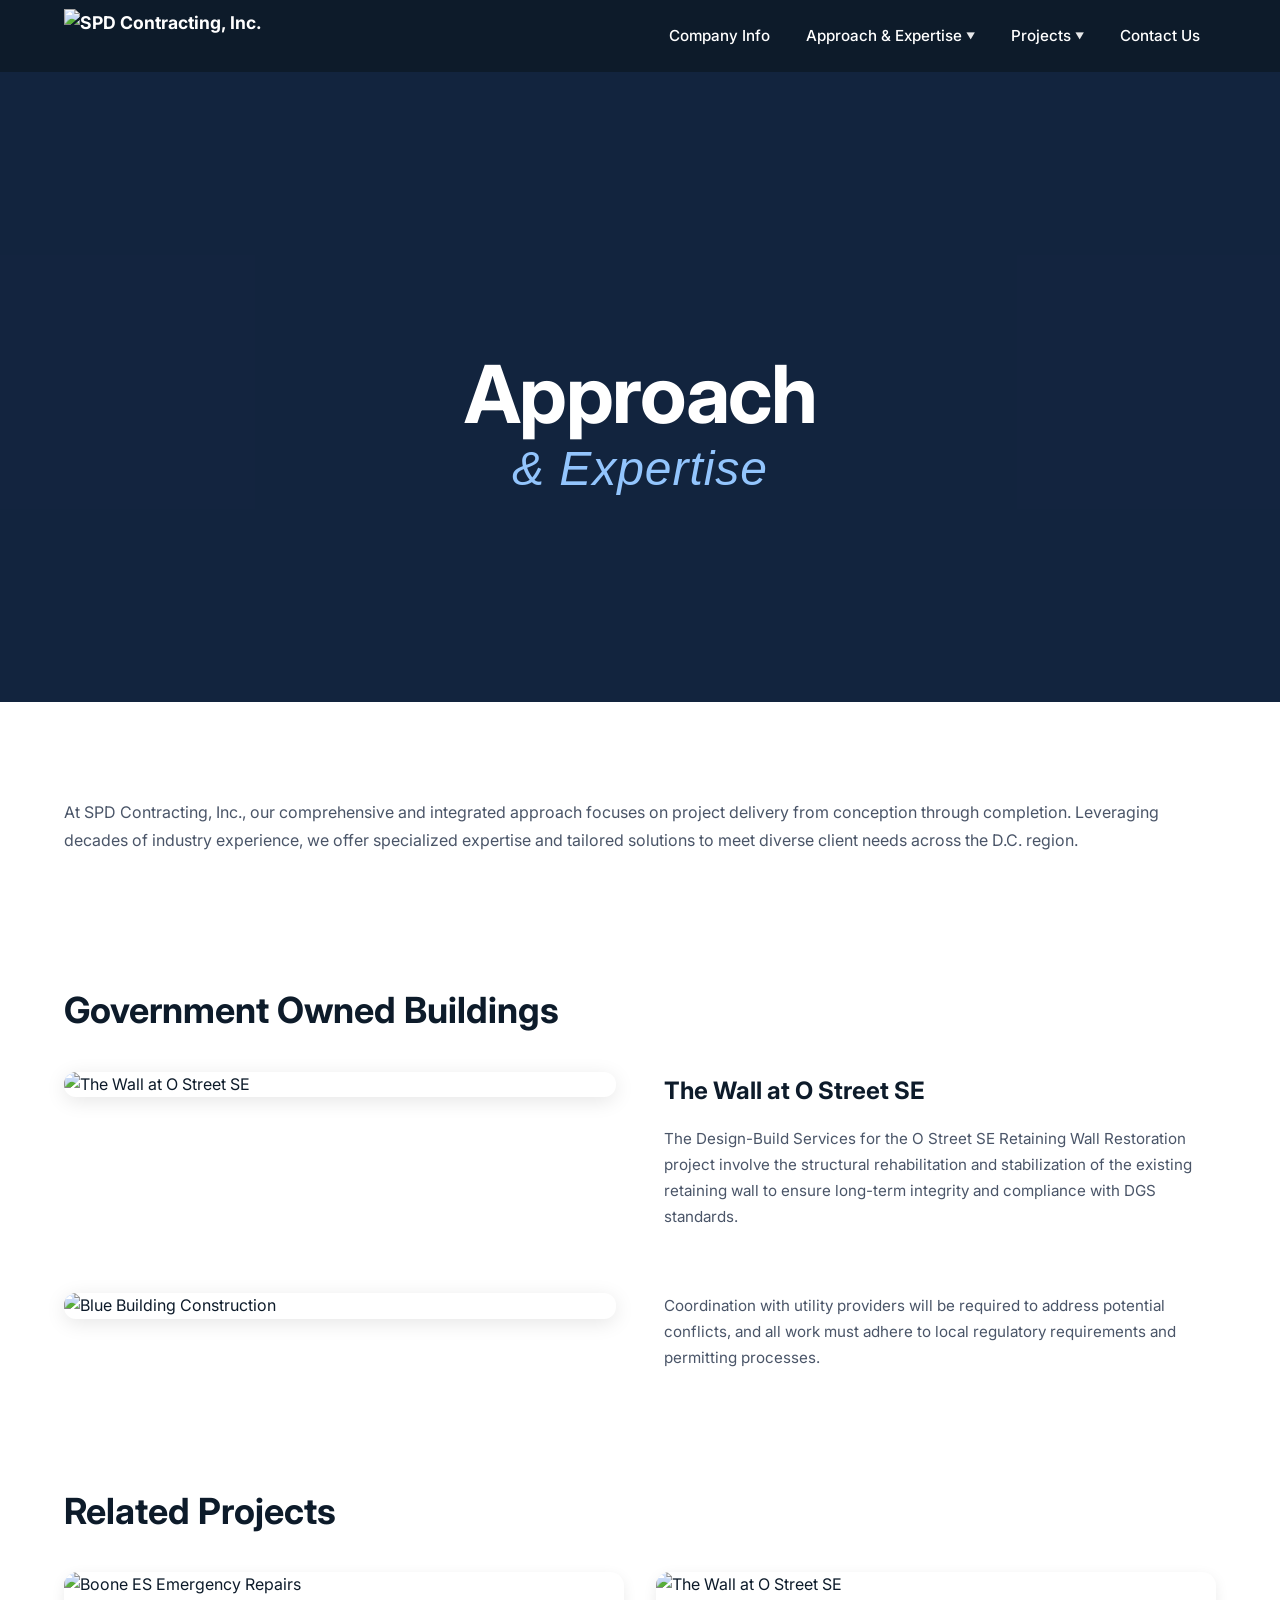
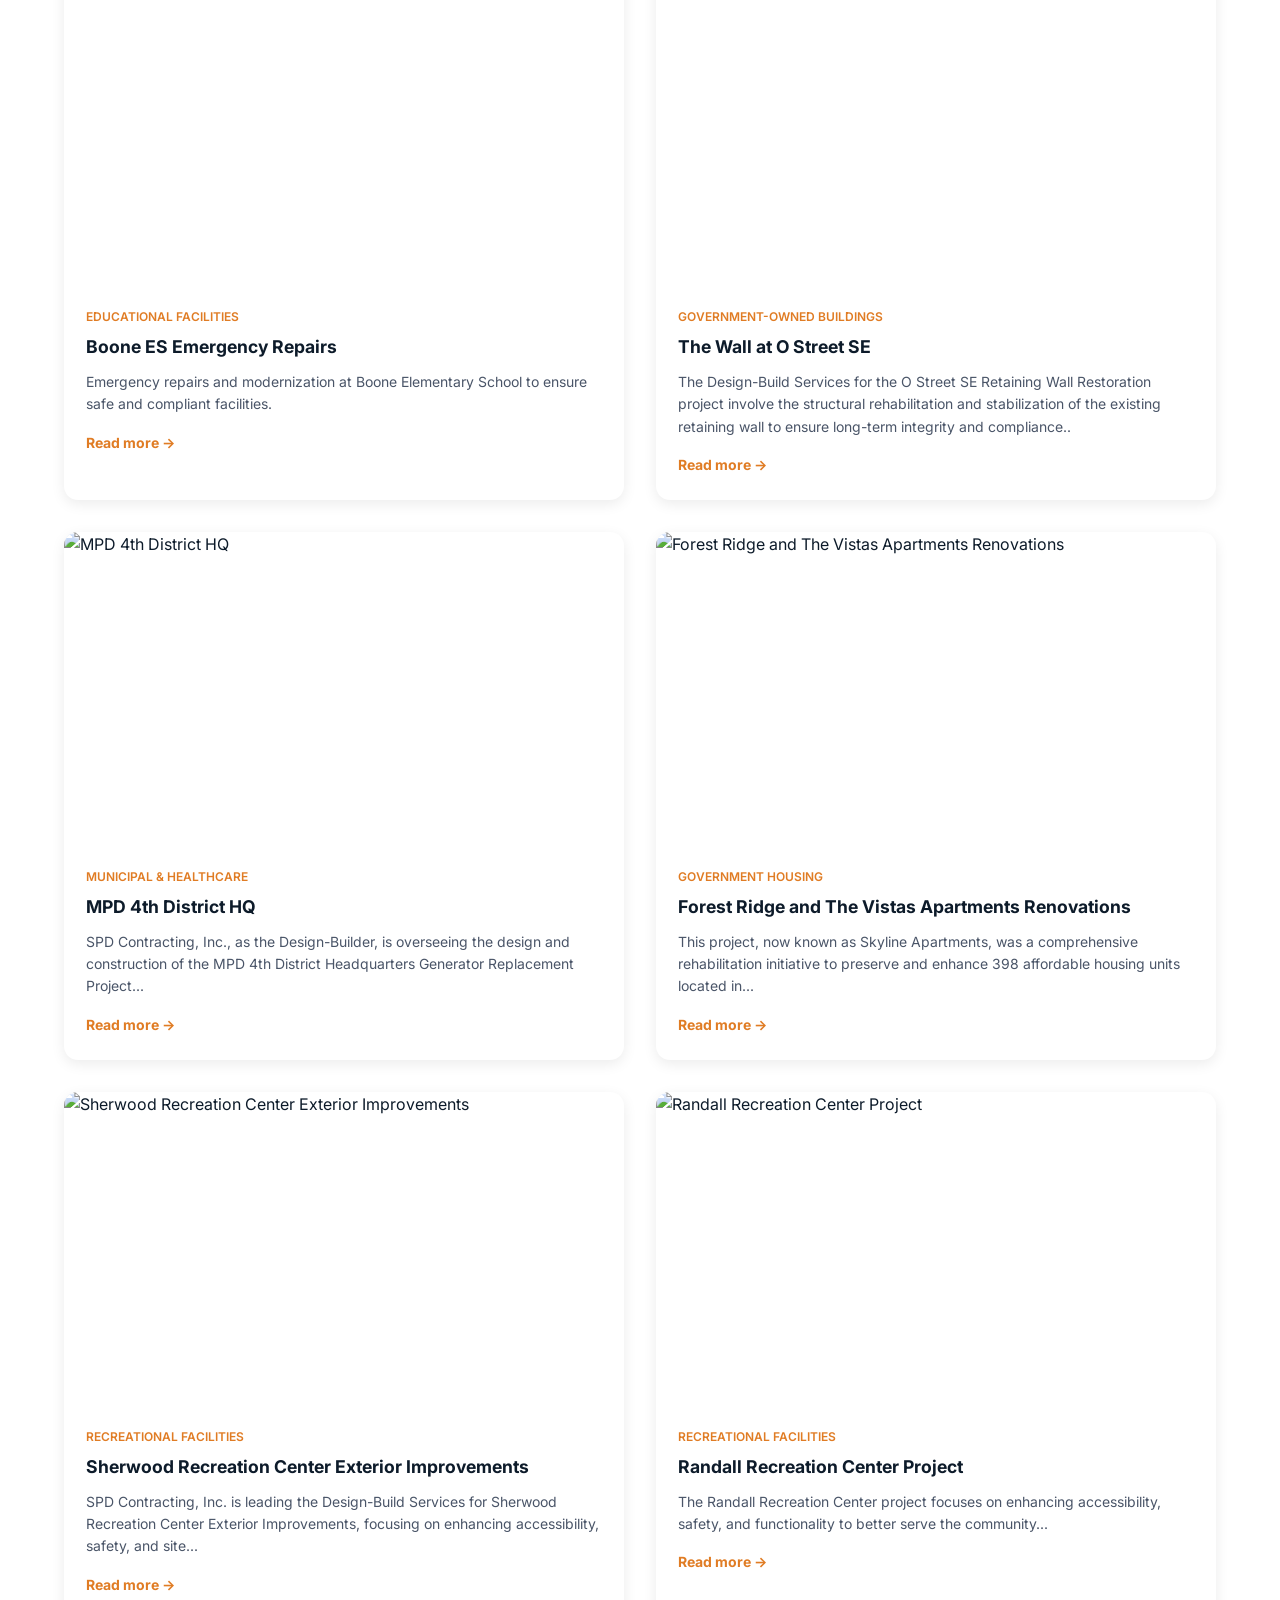
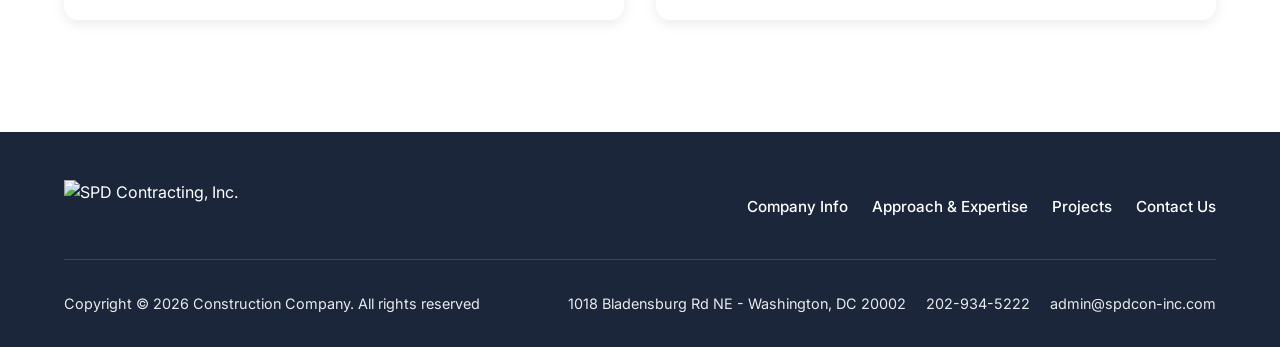
==== commit b6b13da0: "Add service and project pages with dynamic content rendering - Introduced a new JavaScript file (ser" ====
--- a/src/pages/approach.html
+++ b/src/pages/approach.html
@@ -24,131 +24,51 @@
   <body class="page-projects page-approach">
     <div id="site-header-placeholder"></div>
     <main id="main-content">
-            <div class="container" style="padding-top: 3rem; padding-bottom: 3rem;">
-
-           <section class="content-section" aria-label="Government Owned Buildings">
-        <h2 class="section-title">Government Owned Buildings</h2>
-        <div class="two-col-grid" style="margin-bottom: 3rem;">
-          <div class="project-detail-img">
-            <img src="https://lh3.googleusercontent.com/aida-public/[base64]" alt="The Wall at O Street SE"/>
-          </div>
-          <div class="project-detail">
-            <h3>The Wall at O Street SE</h3>
-            <p>The Design-Build Services for the O Street SE Retaining Wall Restoration project involve the structural rehabilitation and stabilization of the existing retaining wall to ensure long-term integrity and compliance with DGS standards.</p>
-          </div>
-        </div>
-        <div class="two-col-grid">
-          <div class="project-detail" style="order: 2;">
-            <p>Coordination with utility providers will be required to address potential conflicts, and all work must adhere to local regulatory requirements and permitting processes.</p>
-          </div>
-          <div class="project-detail-img" style="order: 1;">
-            <img src="https://lh3.googleusercontent.com/aida-public/[base64]" alt="Blue Building Construction"/>
-          </div>
+      <section class="company-info-hero" aria-label="Approach & Expertise hero">
+        <div class="company-info-hero__overlay" aria-hidden="true"></div>
+        <div class="company-info-hero__content">
+          <h1 class="company-info-hero__title">Approach <span class="company-info-hero__title-script">&amp; Expertise</span></h1>
         </div>
       </section>
-      <section class="approach-related-section">
-        <div class="approach-related-header">
-          <h2 class="approach-related-title">Related Projects</h2>
-          <div class="approach-related-accent"></div>
-        </div>
-        <div class="approach-related-grid">
-          <article class="approach-related-card">
-            <div class="approach-related-media">
-              <img
-                alt="Self Perform"
-                src="https://lh3.googleusercontent.com/aida-public/[base64]"
-              />
-              <div class="approach-related-overlay"></div>
+
+      <div class="container approach-page-body">
+        <section class="content-section" aria-label="Intro">
+          <p class="approach-intro">At SPD Contracting, Inc., our comprehensive and integrated approach focuses on project delivery from conception through completion. Leveraging decades of industry experience, we offer specialized expertise and tailored solutions to meet diverse client needs across the D.C. region.</p>
+        </section>
+
+        <section class="content-section" aria-label="Government Owned Buildings">
+          <h2 class="section-title">Government Owned Buildings</h2>
+          <div class="two-col-grid" style="margin-bottom: 3rem;">
+            <div class="project-detail-img">
+              <img src="https://lh3.googleusercontent.com/aida-public/[base64]" alt="The Wall at O Street SE">
             </div>
-            <div class="approach-related-body">
-              <h3 class="approach-related-name">The Wall at O Street SE</h3>
-              <p class="approach-related-summary">
-               Our ability to self-perform critical construction trades gives us a distinct advantage in quality control, scheduling, and cost efficiency. With.
-              </p>
-              <a class="approach-related-link" href="#">
-                Read more
-                <span class="material-symbols-outlined">arrow_forward</span>
-              </a>
+            <div class="project-detail">
+              <h3>The Wall at O Street SE</h3>
+              <p>The Design-Build Services for the O Street SE Retaining Wall Restoration project involve the structural rehabilitation and stabilization of the existing retaining wall to ensure long-term integrity and compliance with DGS standards.</p>
             </div>
-          </article>
-          <article class="approach-related-card">
-            <div class="approach-related-media">
-              <img
-                alt="The Wall at O Street SE"
-                src="https://lh3.googleusercontent.com/aida-public/[base64]"
-              />
-              <div class="approach-related-overlay"></div>
+          </div>
+          <div class="two-col-grid">
+            <div class="project-detail" style="order: 2;">
+              <p>Coordination with utility providers will be required to address potential conflicts, and all work must adhere to local regulatory requirements and permitting processes.</p>
             </div>
-            <div class="approach-related-body">
-              <h3 class="approach-related-name">The Wall at O Street SE</h3>
-              <p class="approach-related-summary">
-                The Design-Build Services for the O Street SE Retaining Wall
-                Restoration project involve the structural rehabilitation and
-                stabilization of the existing retaining wall to ensure long-term
-                integrity and compliance.
-              </p>
-              <a class="approach-related-link" href="#">
-                Read more
-                <span class="material-symbols-outlined">arrow_forward</span>
-              </a>
+            <div class="project-detail-img" style="order: 1;">
+              <img src="https://lh3.googleusercontent.com/aida-public/[base64]" alt="Blue Building Construction">
             </div>
-          </article>
-          <article class="approach-related-card">
-            <div class="approach-related-media">
-              <img
-                alt="MPD 4th District HQ"
-                src="https://lh3.googleusercontent.com/aida-public/[base64]"
-              />
-              <div class="approach-related-overlay"></div>
-            </div>
-            <div class="approach-related-body">
-              <h3 class="approach-related-name">MPD 4th District HQ</h3>
-              <p class="approach-related-summary">
-                SPD Contracting, Inc., as the Design-Builder, is overseeing the
-                design and construction of the MPD 4th District Headquarters
-                Generator Replacement Project including critical electrical
-                system upgrades.
-              </p>
-              <a class="approach-related-link" href="#">
-                Read more
-                <span class="material-symbols-outlined">arrow_forward</span>
-              </a>
-            </div>
-          </article>
-          <article class="approach-related-card">
-            <div class="approach-related-media">
-              <img
-                alt="Project Site Analysis"
-                src="https://lh3.googleusercontent.com/aida-public/[base64]"
-              />
-              <div class="approach-related-overlay"></div>
-            </div>
-            <div class="approach-related-body">
-              <h3 class="approach-related-name">Preconstruction Survey</h3>
-              <p class="approach-related-summary">
-                Comprehensive site analysis and preconstruction planning
-                services for the District of Columbia municipal buildings,
-                ensuring budget accuracy and structural viability before heavy
-                construction begins.
-              </p>
-              <a class="approach-related-link" href="#">
-                Read more
-                <span class="material-symbols-outlined">arrow_forward</span>
-              </a>
-            </div>
-          </article>
-        </div>
-      </section>
-              </div>
+          </div>
+        </section>
+
+        <section class="content-section ci-featured-work" aria-label="Related Projects">
+          <h2 class="section-title">Related Projects</h2>
+          <div class="ci-featured-work__grid"></div>
+        </section>
+      </div>
 
     </main>
 
     <div id="site-footer-placeholder"></div>
 
     <script src="../assets/js/projects-data.js"></script>
-    <script>
-      window.renderProjectsPage && window.renderProjectsPage();
-    </script>
+    <script>window.renderApproachPage && window.renderApproachPage();</script>
     <script src="../assets/js/carousel.js"></script>
     <script src="../assets/js/navbar.js"></script>
     <script
--- a/src/assets/css/pages.css
+++ b/src/assets/css/pages.css
@@ -353,6 +353,90 @@
   max-width: 640px;
   margin-left: auto;
   margin-right: auto;
+}
+
+/* ========== Company Info hero ========== */
+.company-info-hero {
+  position: relative;
+  min-height: 38vh;
+  max-height: 420px;
+  display: flex;
+  align-items: center;
+  justify-content: center;
+  background: var(--color-navy) url('https://images.unsplash.com/photo-1504307651254-35680f356dfd?w=1920') center/cover no-repeat;
+  margin: 0 -24px 3rem;
+  border-radius: 12px;
+  overflow: hidden;
+}
+
+.company-info-hero__overlay {
+  position: absolute;
+  inset: 0;
+  background: rgba(13, 27, 42, 0.82);
+}
+
+.company-info-hero__content {
+  position: relative;
+  z-index: 1;
+  text-align: center;
+  padding: 2rem;
+}
+
+.company-info-hero__title {
+  margin: 0;
+  font-size: clamp(2.25rem, 5vw, 3.5rem);
+  font-weight: 700;
+  color: var(--color-white);
+  letter-spacing: -0.02em;
+  line-height: 1.1;
+}
+
+.company-info-hero__title-script {
+  display: block;
+  font-size: 0.6em;
+  font-weight: 500;
+  font-style: italic;
+  letter-spacing: 0.02em;
+  margin-top: 0.1em;
+}
+
+@media (min-width: 768px) {
+  .company-info-hero {
+    margin-left: calc(-50vw + 50%);
+    margin-right: calc(-50vw + 50%);
+    border-radius: 0;
+  }
+}
+
+.page-company-info .approach-headline .approach-text,
+.page-company-info .approach-headline p {
+  margin: 0 0 1rem;
+  font-size: 1rem;
+  color: var(--color-gray);
+  line-height: 1.7;
+}
+
+.page-company-info .approach-headline p:last-child {
+  margin-bottom: 0;
+}
+
+/* Company Info: Featured work cards grid (4 cards: 3 + 1 layout) */
+.company-info-cards__grid {
+  display: grid;
+  grid-template-columns: repeat(3, 1fr);
+  gap: 1.5rem;
+}
+
+@media (max-width: 900px) {
+  .company-info-cards__grid {
+    grid-template-columns: repeat(2, 1fr);
+  }
+}
+
+@media (max-width: 600px) {
+  .company-info-cards__grid {
+    grid-template-columns: 1fr;
+  }
 }
 
 /* ========== Projects page ========== */
@@ -1079,3 +1163,321 @@
     grid-template-columns: 1fr;
   }
 }
+
+/* --- Alignment overrides from WordPress source --- */
+.page-approach {
+  background: var(--color-white);
+}
+
+.page-approach #main-content {
+  padding-top: 0;
+  background: transparent;
+}
+
+.page-approach .section-title {
+  font-size: clamp(1.75rem, 3vw, 2.25rem);
+  font-weight: 700;
+  color: var(--color-dark);
+  margin: 0 0 2rem;
+}
+
+.page-approach .content-section {
+  padding: 3rem 0;
+}
+
+.page-approach .approach-intro {
+  margin: 0 0 2rem;
+  font-size: 1rem;
+  color: var(--color-gray);
+  line-height: 1.75;
+}
+
+.approach-page-body {
+  padding-top: 3rem;
+  padding-bottom: 4rem;
+}
+
+.page-company-info {
+  background: var(--color-white);
+}
+
+.page-company-info #main-content {
+  padding-top: 0;
+}
+
+.page-company-info .section-title {
+  font-size: clamp(1.75rem, 3vw, 2.25rem);
+  font-weight: 700;
+  color: var(--color-dark);
+  margin: 0 0 2rem;
+}
+
+.page-company-info .content-section {
+  padding: 3rem 0;
+  border-bottom: 1px solid #f1f5f9;
+}
+
+.page-company-info .content-section:last-child {
+  border-bottom: none;
+}
+
+.ci-page-body {
+  padding-top: 3rem;
+  padding-bottom: 4rem;
+}
+
+.company-info-hero {
+  min-height: 70vh;
+  border-radius: 0;
+  margin: 0;
+  max-height: none;
+  padding-top: var(--header-height);
+}
+
+.company-info-hero__overlay {
+  background: rgba(15, 28, 50, 0.72);
+}
+
+.company-info-hero__title {
+  font-size: clamp(2.75rem, 7vw, 5rem);
+}
+
+.company-info-hero__title-script {
+  font-style: italic;
+  font-weight: 300;
+  color: #93c5fd;
+}
+
+.page-company-info .approach-text {
+  font-size: 1rem;
+  color: var(--color-gray);
+  line-height: 1.75;
+  margin: 0 0 1rem;
+}
+
+.company-story__grid {
+  display: grid;
+  grid-template-columns: 1fr 1fr;
+  gap: 3.5rem;
+  align-items: start;
+}
+
+.company-story__media {
+  border-radius: 12px;
+  overflow: hidden;
+  box-shadow: 0 8px 24px rgba(0, 0, 0, 0.12);
+}
+
+.company-story__media img {
+  width: 100%;
+  aspect-ratio: 4 / 3;
+  object-fit: cover;
+}
+
+.company-story__content p {
+  margin: 0 0 1.1rem;
+  font-size: 1rem;
+  color: var(--color-gray);
+  line-height: 1.75;
+}
+
+.leadership-intro {
+  display: grid;
+  grid-template-columns: 280px 1fr;
+  gap: 3rem;
+  align-items: start;
+  margin-bottom: 3rem;
+}
+
+.leadership-intro__media {
+  border-radius: 12px;
+  overflow: hidden;
+  box-shadow: 0 8px 24px rgba(0, 0, 0, 0.12);
+}
+
+.leadership-intro__media img {
+  width: 100%;
+  aspect-ratio: 3 / 4;
+  object-fit: cover;
+}
+
+.leadership-intro__content p {
+  margin: 0 0 1rem;
+  font-size: 1rem;
+  color: var(--color-gray);
+  line-height: 1.75;
+  text-align: justify;
+}
+
+.leadership-grid {
+  display: grid;
+  grid-template-columns: repeat(4, 1fr);
+  gap: 2rem;
+}
+
+.leader-card {
+  border-radius: 12px;
+  overflow: hidden;
+  background: #f8fafc;
+  box-shadow: 0 2px 12px rgba(0, 0, 0, 0.07);
+}
+
+.leader-card__img {
+  aspect-ratio: 1;
+  overflow: hidden;
+}
+
+.leader-card__img img {
+  width: 100%;
+  height: 100%;
+  object-fit: cover;
+}
+
+.leader-card__meta {
+  padding: 1rem 1.1rem 1.25rem;
+}
+
+.leader-card__name {
+  margin: 0 0 0.25rem;
+  font-size: 1rem;
+  font-weight: 700;
+  color: var(--color-dark);
+}
+
+.leader-card__role {
+  margin: 0;
+  font-size: 0.85rem;
+  color: var(--color-gray);
+}
+
+.ci-partners__pills {
+  display: flex;
+  flex-wrap: wrap;
+  gap: 0.6rem;
+  margin-bottom: 2.5rem;
+}
+
+.ci-partners__pill {
+  display: inline-block;
+  padding: 0.4rem 1rem;
+  border-radius: 999px;
+  border: 1.5px solid #cbd5e1;
+  background: #f8fafc;
+  font-size: 0.875rem;
+  font-weight: 600;
+  color: var(--color-dark);
+}
+
+.ci-partners__logos {
+  display: flex;
+  flex-wrap: wrap;
+  gap: 1.25rem;
+}
+
+.ci-partners__logo-item {
+  display: flex;
+  flex-direction: column;
+  align-items: center;
+  justify-content: center;
+  min-width: 8rem;
+  padding: 1.1rem 1.5rem;
+  border: 1px solid #e2e8f0;
+  border-radius: 10px;
+  background: #ffffff;
+}
+
+.ci-partners__logo-item > span {
+  font-size: 1.1rem;
+  font-weight: 700;
+  color: var(--color-navy);
+}
+
+.ci-partners__logo-item > small {
+  margin-top: 0.2rem;
+  font-size: 0.7rem;
+  color: var(--color-gray);
+  text-align: center;
+}
+
+.ci-featured-work__grid {
+  display: grid;
+  grid-template-columns: repeat(2, 1fr);
+  gap: 2rem;
+}
+
+.ci-work-card {
+  border-radius: 14px;
+  overflow: hidden;
+  box-shadow: 0 4px 14px rgba(0, 0, 0, 0.08);
+  background: #fff;
+}
+
+.ci-work-card__link {
+  display: flex;
+  flex-direction: column;
+  height: 100%;
+}
+
+.ci-work-card__img {
+  aspect-ratio: 16 / 9;
+  overflow: hidden;
+}
+
+.ci-work-card__img img {
+  width: 100%;
+  height: 100%;
+  object-fit: cover;
+}
+
+.ci-work-card__body {
+  padding: 1.25rem 1.4rem 1.5rem;
+  display: flex;
+  flex-direction: column;
+  flex-grow: 1;
+}
+
+.ci-work-card__cat {
+  margin: 0 0 0.4rem;
+  font-size: 0.75rem;
+  font-weight: 600;
+  text-transform: uppercase;
+  color: var(--color-accent);
+}
+
+.ci-work-card__title {
+  margin: 0 0 0.6rem;
+  font-size: 1.1rem;
+  font-weight: 700;
+  color: var(--color-dark);
+}
+
+.ci-work-card__excerpt {
+  margin: 0 0 1rem;
+  font-size: 0.875rem;
+  color: var(--color-gray);
+  line-height: 1.6;
+  display: -webkit-box;
+  -webkit-line-clamp: 3;
+  -webkit-box-orient: vertical;
+  overflow: hidden;
+}
+
+.ci-work-card__cta {
+  font-size: 0.875rem;
+  font-weight: 700;
+  color: var(--color-accent);
+}
+
+@media (max-width: 1024px) {
+  .leadership-grid {
+    grid-template-columns: repeat(2, 1fr);
+  }
+}
+
+@media (max-width: 768px) {
+  .company-story__grid,
+  .leadership-intro,
+  .ci-featured-work__grid {
+    grid-template-columns: 1fr;
+  }
+}
